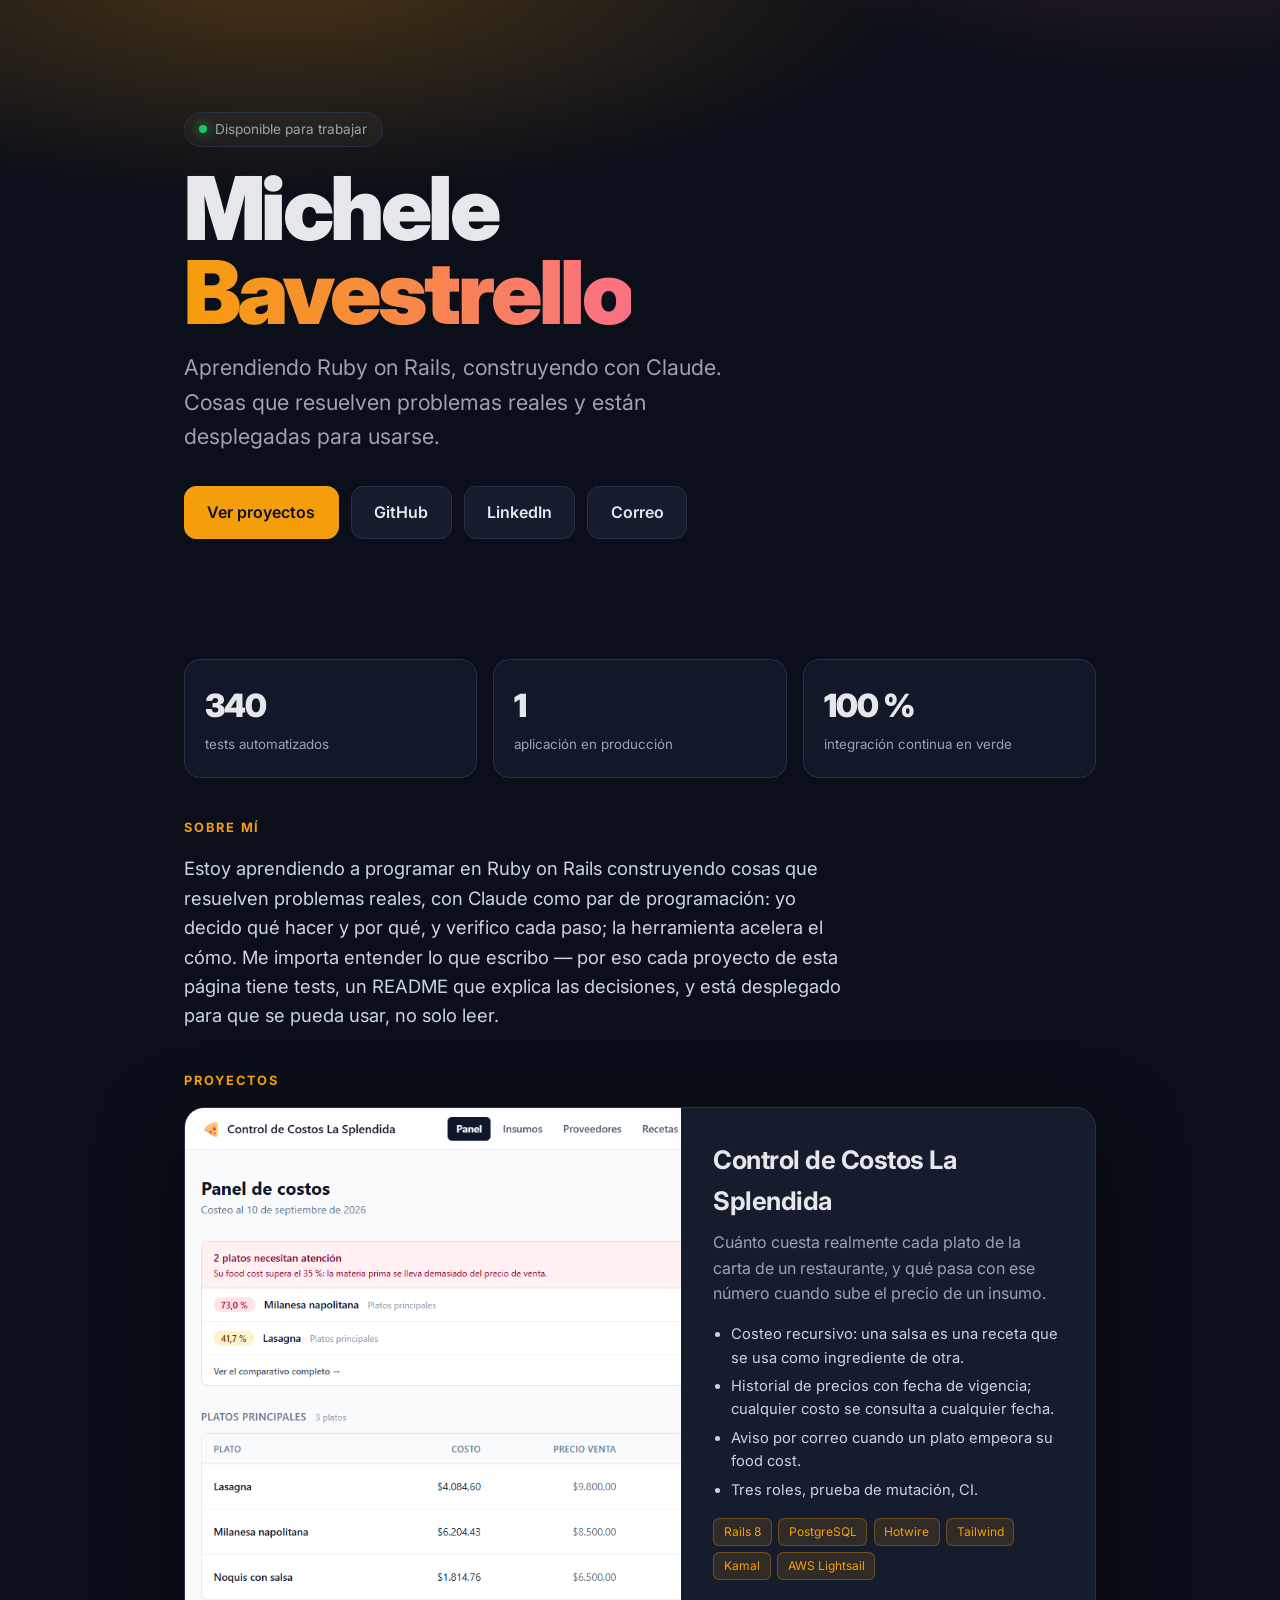
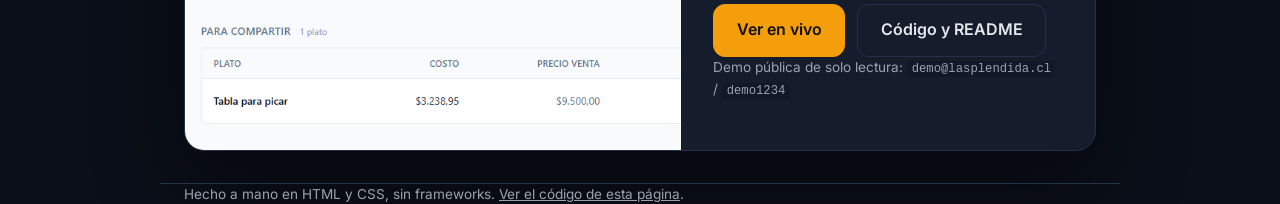
==== index.html @ 5ca7d5b4 "Rediseno: oscuro con acento ambar Nombre grande con degradado, cifras (tests, app en produccion, CI)" ====
<!doctype html>
<html lang="es">
<head>
  <meta charset="utf-8">
  <meta name="viewport" content="width=device-width, initial-scale=1">
  <title>Michele Bavestrello</title>
  <meta name="description" content="Michele Bavestrello — aprendiendo Ruby on Rails, construyendo con Claude. Proyectos desplegados, con tests y código abierto.">
  <meta name="theme-color" content="#0b0f19">
  <link rel="preconnect" href="https://fonts.googleapis.com">
  <link href="https://fonts.googleapis.com/css2?family=Inter:wght@400;500;600;700;900&display=swap" rel="stylesheet">
  <link rel="stylesheet" href="styles.css">
  <link rel="icon" href="data:image/svg+xml,<svg xmlns='http://www.w3.org/2000/svg' viewBox='0 0 100 100'><text y='.9em' font-size='90'>🍕</text></svg>">
</head>
<body>

  <header class="hero">
    <div class="wrap">
      <span class="chip"><i aria-hidden="true"></i> Disponible para trabajar</span>
      <h1>Michele<br><span>Bavestrello</span></h1>
      <p class="lema">
        Aprendiendo Ruby on Rails, construyendo con Claude. Cosas que
        resuelven problemas reales y están desplegadas para usarse.
      </p>
      <nav class="acciones" aria-label="Contacto">
        <a class="btn primario" href="#proyectos">Ver proyectos</a>
        <a class="btn" href="https://github.com/Mikele1115">GitHub</a>
        <a class="btn" href="https://www.linkedin.com/in/michele-alessandro-bavestrello/">LinkedIn</a>
        <a class="btn" href="mailto:michele.bavestrello@gmail.com">Correo</a>
      </nav>
    </div>
  </header>

  <main class="wrap">
    <section class="stats" aria-label="En números">
      <div class="stat"><b>340</b><small>tests automatizados</small></div>
      <div class="stat"><b>1</b><small>aplicación en producción</small></div>
      <div class="stat"><b>100 %</b><small>integración continua en verde</small></div>
    </section>

    <section>
      <h2>Sobre mí</h2>
      <p class="sobre">
        Estoy aprendiendo a programar en Ruby on Rails construyendo cosas que
        resuelven problemas reales, con Claude como par de programación:
        yo decido qué hacer y por qué, y verifico cada paso; la herramienta
        acelera el cómo. Me importa entender lo que escribo — por eso cada
        proyecto de esta página tiene tests, un README que explica las
        decisiones, y está desplegado para que se pueda usar, no solo leer.
      </p>
    </section>

    <section id="proyectos">
      <h2>Proyectos</h2>

      <article class="proyecto">
        <a class="captura" href="https://costos.enmipccorre.dev">
          <img src="img/control-costos.png"
               alt="Panel de Control de Costos: la carta por sección, con el food cost de cada plato y dos platos fuera de rango"
               width="1192" height="865" loading="lazy">
        </a>
        <div class="detalle">
          <h3>Control de Costos La Splendida</h3>
          <p>
            Cuánto cuesta realmente cada plato de la carta de un restaurante,
            y qué pasa con ese número cuando sube el precio de un insumo.
          </p>
          <ul class="puntos">
            <li>Costeo recursivo: una salsa es una receta que se usa como ingrediente de otra.</li>
            <li>Historial de precios con fecha de vigencia; cualquier costo se consulta a cualquier fecha.</li>
            <li>Aviso por correo cuando un plato empeora su food cost.</li>
            <li>Tres roles, prueba de mutación, CI.</li>
          </ul>
          <div class="stack">
            <span>Rails 8</span><span>PostgreSQL</span><span>Hotwire</span>
            <span>Tailwind</span><span>Kamal</span><span>AWS Lightsail</span>
          </div>
          <div class="acciones">
            <a class="btn primario" href="https://costos.enmipccorre.dev">Ver en vivo</a>
            <a class="btn" href="https://github.com/Mikele1115/control_costos">Código y README</a>
          </div>
          <p class="nota">
            Demo pública de solo lectura: <code>demo@lasplendida.cl</code> / <code>demo1234</code>
          </p>
        </div>
      </article>

      <!--
        Para agregar un proyecto: copia el <article class="proyecto"> de
        arriba, cambia el texto, y pon la captura en img/.
      -->
    </section>
  </main>

  <footer class="wrap">
    <p>
      Hecho a mano en HTML y CSS, sin frameworks.
      <a href="https://github.com/Mikele1115/mikele1115.github.io">Ver el código de esta página</a>.
    </p>
  </footer>

</body>
</html>
---- styles.css ----
/* Oscuro con un acento calido: el ambar de la pizza. */
:root {
  --bg: #0b0f19;
  --bg2: #111827;
  --card: #151c2c;
  --borde: #26304a;
  --txt: #e5e7eb;
  --txt2: #cbd5e1;
  --suave: #9ca3af;
  --acento: #f59e0b;
  --acento2: #fb7185;
  --ok: #22c55e;
  color-scheme: dark;
}

* { box-sizing: border-box; }

body {
  margin: 0;
  background: var(--bg);
  color: var(--txt);
  font: 16px/1.6 Inter, system-ui, -apple-system, "Segoe UI", sans-serif;
  -webkit-font-smoothing: antialiased;
}

a { color: inherit; }

.wrap { max-width: 60rem; margin: 0 auto; padding: 0 1.5rem; }

/* --- Portada -------------------------------------------------- */

.hero {
  position: relative;
  overflow: hidden;
  padding: 7rem 0 5rem;
}

/* Dos manchas de luz detras del nombre. Puro CSS, sin imagenes. */
.hero::before {
  content: "";
  position: absolute;
  inset: -40% -20% auto;
  height: 120%;
  pointer-events: none;
  background:
    radial-gradient(60% 50% at 30% 30%, rgba(245, 158, 11, .25), transparent 60%),
    radial-gradient(40% 40% at 80% 20%, rgba(251, 113, 133, .18), transparent 60%);
}

.hero .wrap { position: relative; }

.chip {
  display: inline-flex;
  align-items: center;
  gap: .5rem;
  padding: .35rem .9rem;
  border: 1px solid var(--borde);
  border-radius: 999px;
  background: rgba(255, 255, 255, .03);
  font-size: .85rem;
  color: var(--suave);
}

.chip i {
  width: .5rem;
  height: .5rem;
  border-radius: 50%;
  background: var(--ok);
  box-shadow: 0 0 12px var(--ok);
}

h1 {
  margin: 1.25rem 0 .5rem;
  font-size: clamp(2.8rem, 8vw, 5.5rem);
  font-weight: 900;
  letter-spacing: -.04em;
  line-height: .95;
}

h1 span {
  background: linear-gradient(90deg, var(--acento), var(--acento2));
  -webkit-background-clip: text;
  background-clip: text;
  color: transparent;
}

.lema {
  max-width: 36rem;
  margin: 1rem 0 2rem;
  font-size: 1.35rem;
  color: var(--suave);
}

/* --- Botones -------------------------------------------------- */

.acciones { display: flex; flex-wrap: wrap; gap: .75rem; }

.btn {
  display: inline-block;
  padding: .8rem 1.4rem;
  border: 1px solid var(--borde);
  border-radius: .75rem;
  background: var(--card);
  font-weight: 600;
  text-decoration: none;
  transition: transform .15s, border-color .15s;
}

.btn:hover { transform: translateY(-1px); border-color: var(--suave); }

.btn.primario {
  background: var(--acento);
  border-color: var(--acento);
  color: #111;
}

/* --- Cifras --------------------------------------------------- */

.stats {
  display: grid;
  grid-template-columns: repeat(3, 1fr);
  gap: 1rem;
  margin: 2.5rem 0;
}

.stat {
  padding: 1.25rem;
  background: var(--bg2);
  border: 1px solid var(--borde);
  border-radius: 1rem;
}

.stat b {
  display: block;
  font-size: 2rem;
  font-weight: 900;
  letter-spacing: -.03em;
}

.stat small { color: var(--suave); }

/* --- Secciones ------------------------------------------------ */

h2 {
  margin: 2.5rem 0 1rem;
  font-size: .8rem;
  font-weight: 700;
  letter-spacing: .15em;
  text-transform: uppercase;
  color: var(--acento);
}

.sobre { max-width: 42rem; margin: 0; font-size: 1.15rem; color: var(--txt2); }

/* --- Proyecto ------------------------------------------------- */

.proyecto {
  display: grid;
  grid-template-columns: 1.2fr 1fr;
  overflow: hidden;
  background: var(--card);
  border: 1px solid var(--borde);
  border-radius: 1.25rem;
  box-shadow: 0 30px 80px rgba(0, 0, 0, .5);
  margin-bottom: 2rem;
}

.captura { display: block; }

.captura img {
  display: block;
  width: 100%;
  height: 100%;
  object-fit: cover;
  object-position: top left;
}

.detalle { padding: 2rem; }

.detalle h3 { margin: 0 0 .5rem; font-size: 1.6rem; letter-spacing: -.02em; }

.detalle > p { margin: 0 0 1rem; color: var(--suave); }

.puntos {
  margin: 0 0 1rem;
  padding-left: 1.1rem;
  font-size: .92rem;
  color: var(--txt2);
}

.puntos li { margin-bottom: .3rem; }

.stack { display: flex; flex-wrap: wrap; gap: .4rem; margin: 1rem 0 1.5rem; }

.stack span {
  padding: .2rem .6rem;
  border: 1px solid rgba(245, 158, 11, .3);
  border-radius: .4rem;
  background: rgba(245, 158, 11, .12);
  font-size: .75rem;
  color: var(--acento);
}

.nota { margin: 1rem 0 0; font-size: .85rem; color: var(--suave); }

code {
  padding: .1em .35em;
  border-radius: .25rem;
  background: var(--bg2);
  font-family: ui-monospace, "Cascadia Code", Consolas, monospace;
  font-size: .9em;
}

/* --- Pie ------------------------------------------------------ */

footer {
  padding-top: 2rem;
  padding-bottom: 3rem;
  margin-top: 3rem;
  border-top: 1px solid var(--borde);
  font-size: .85rem;
  color: var(--suave);
}

footer p { margin: 0; }

/* --- Pantallas angostas --------------------------------------- */

@media (max-width: 760px) {
  .hero { padding: 4rem 0 3rem; }
  .stats, .proyecto { grid-template-columns: 1fr; }
  .captura img { height: auto; }
}
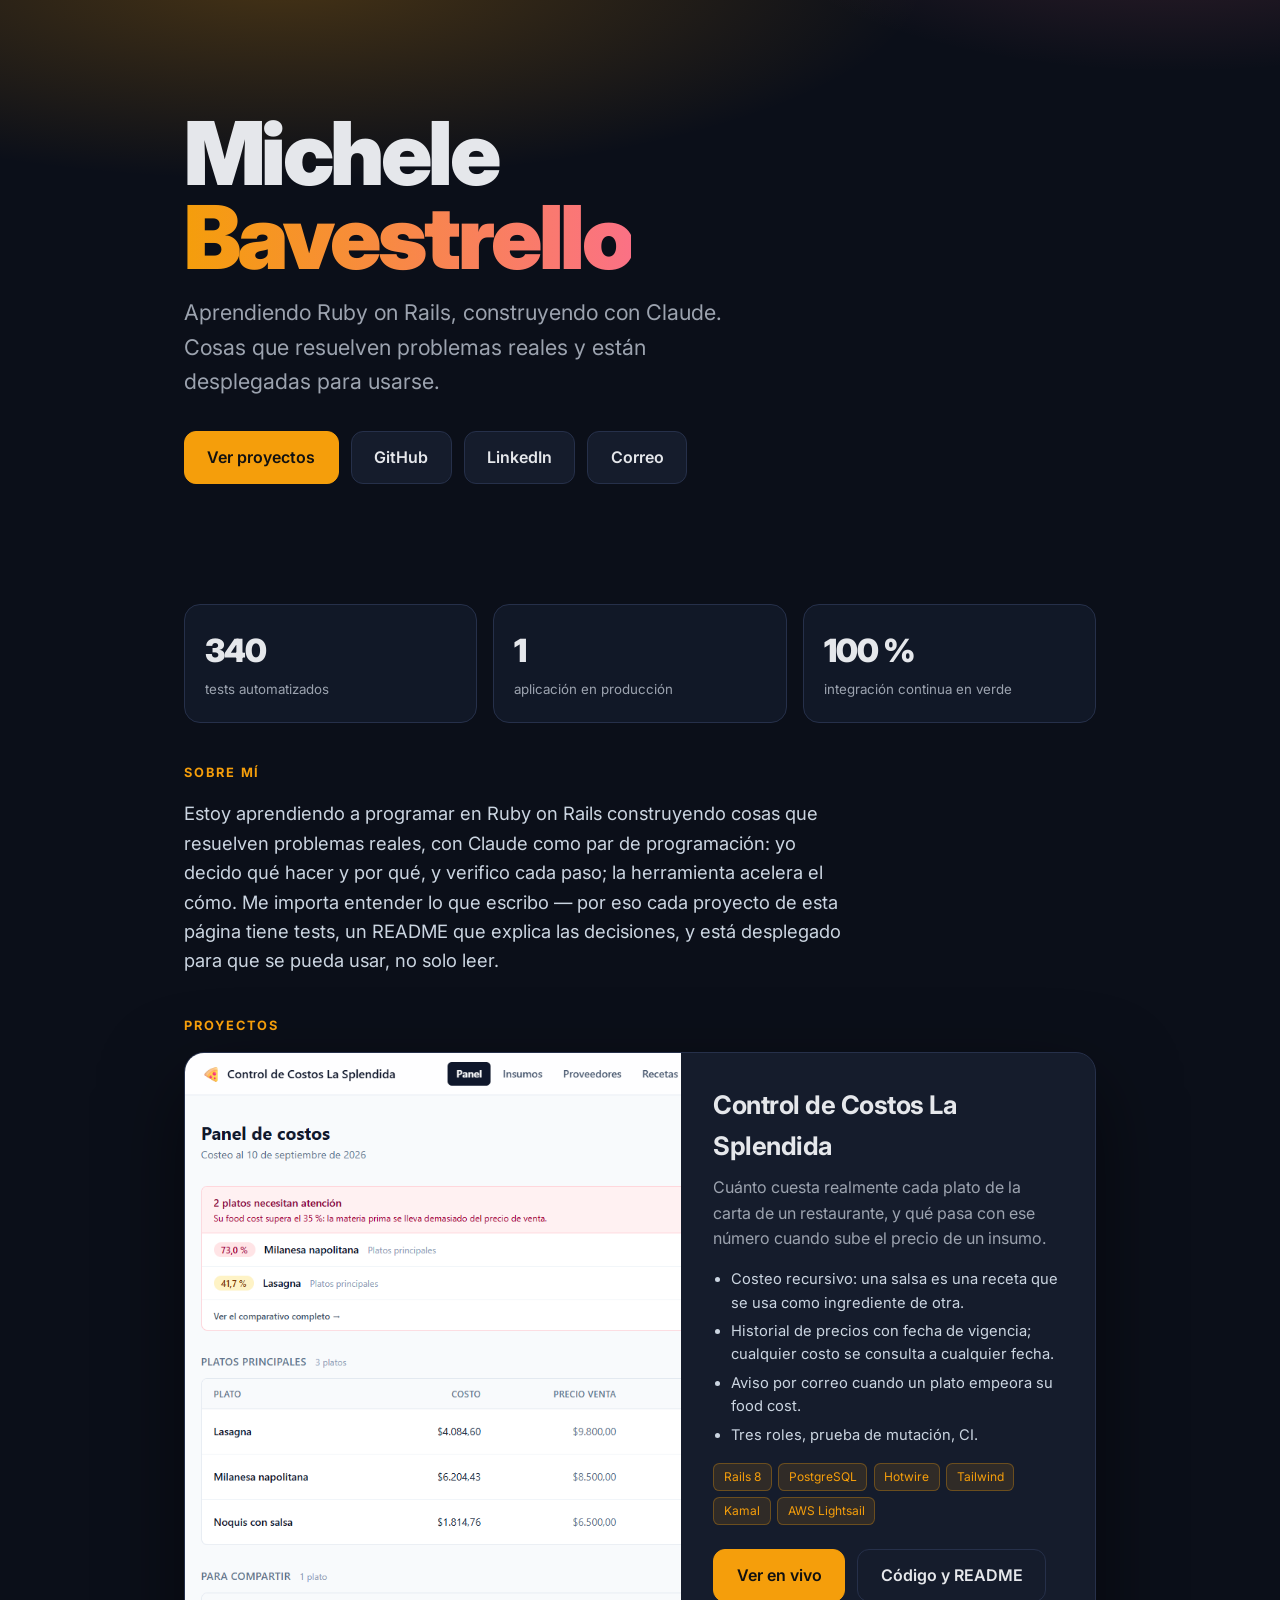
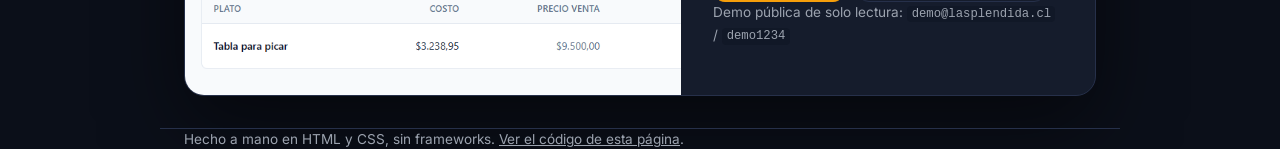
==== commit c3fd716d: "Quitar la etiqueta Disponible para trabajar Co-Authored-By: Claude Opus 5 <noreply@anthropic.com>" ====
--- a/index.html
+++ b/index.html
@@ -15,7 +15,6 @@
 
   <header class="hero">
     <div class="wrap">
-      <span class="chip"><i aria-hidden="true"></i> Disponible para trabajar</span>
       <h1>Michele<br><span>Bavestrello</span></h1>
       <p class="lema">
         Aprendiendo Ruby on Rails, construyendo con Claude. Cosas que
--- a/styles.css
+++ b/styles.css
@@ -49,28 +49,8 @@
 
 .hero .wrap { position: relative; }
 
-.chip {
-  display: inline-flex;
-  align-items: center;
-  gap: .5rem;
-  padding: .35rem .9rem;
-  border: 1px solid var(--borde);
-  border-radius: 999px;
-  background: rgba(255, 255, 255, .03);
-  font-size: .85rem;
-  color: var(--suave);
-}
-
-.chip i {
-  width: .5rem;
-  height: .5rem;
-  border-radius: 50%;
-  background: var(--ok);
-  box-shadow: 0 0 12px var(--ok);
-}
-
 h1 {
-  margin: 1.25rem 0 .5rem;
+  margin: 0 0 .5rem;
   font-size: clamp(2.8rem, 8vw, 5.5rem);
   font-weight: 900;
   letter-spacing: -.04em;
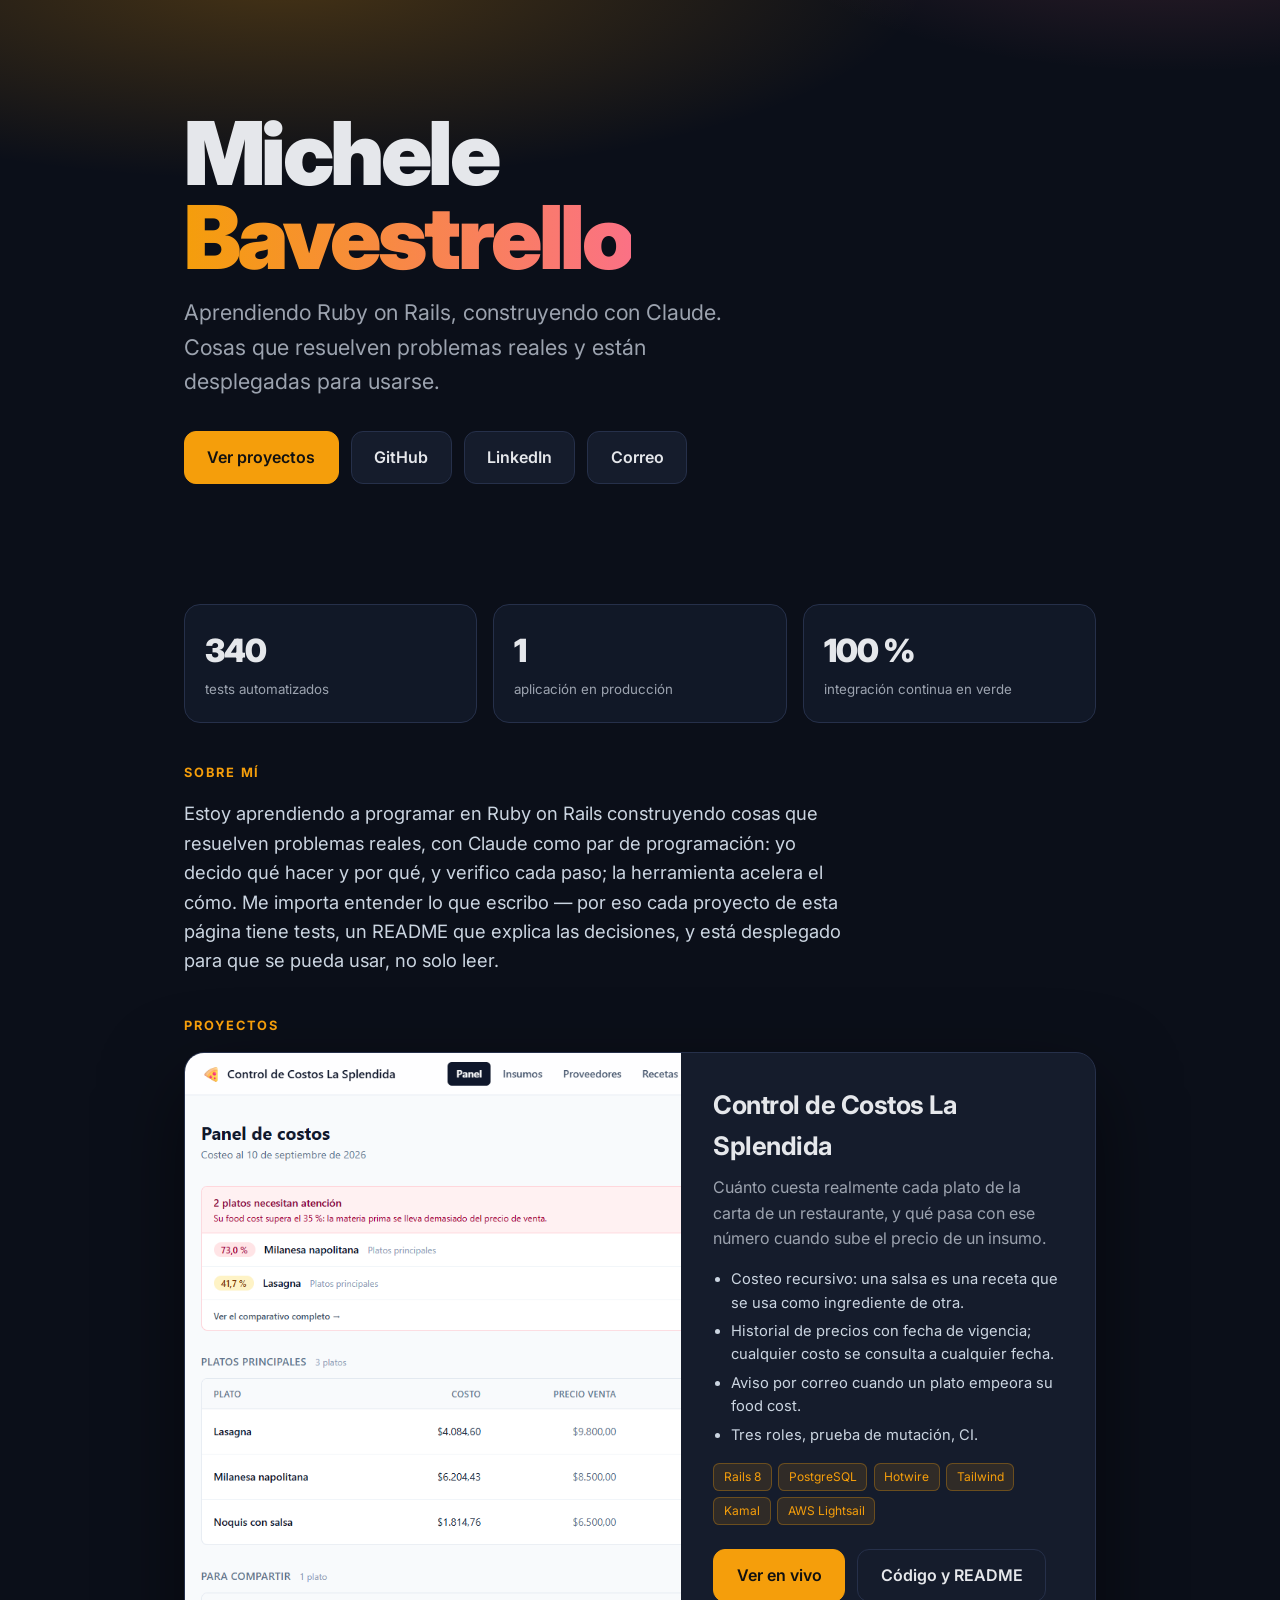
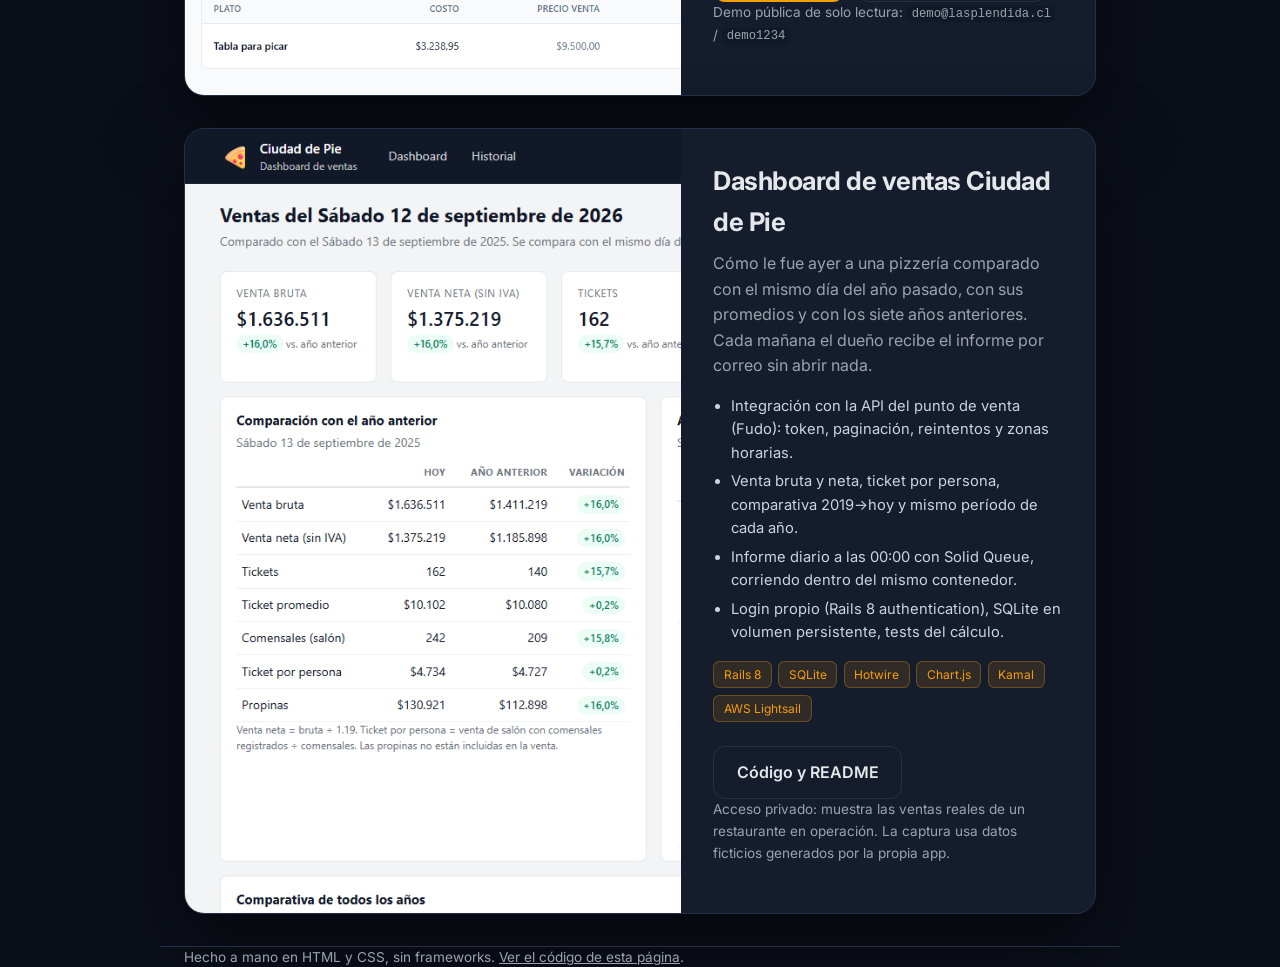
==== commit 2fa4d3ee: "Proyecto: Dashboard de ventas Ciudad de Pie Co-Authored-By: Claude Opus 5 <noreply@anthropic.com>" ====
--- a/index.html
+++ b/index.html
@@ -82,6 +82,39 @@
           </p>
         </div>
       </article>
+      <article class="proyecto">
+        <a class="captura" href="https://github.com/Mikele1115/fudo-dashboard">
+          <img src="img/dashboard-ventas.png"
+               alt="Dashboard de ventas de un restaurante: venta bruta y neta, tickets, ticket por persona, y comparación con el mismo día del año anterior (captura con datos ficticios)"
+               width="1240" height="900" loading="lazy">
+        </a>
+        <div class="detalle">
+          <h3>Dashboard de ventas Ciudad de Pie</h3>
+          <p>
+            Cómo le fue ayer a una pizzería comparado con el mismo día del año
+            pasado, con sus promedios y con los siete años anteriores. Cada
+            mañana el dueño recibe el informe por correo sin abrir nada.
+          </p>
+          <ul class="puntos">
+            <li>Integración con la API del punto de venta (Fudo): token, paginación, reintentos y zonas horarias.</li>
+            <li>Venta bruta y neta, ticket por persona, comparativa 2019→hoy y mismo período de cada año.</li>
+            <li>Informe diario a las 00:00 con Solid Queue, corriendo dentro del mismo contenedor.</li>
+            <li>Login propio (Rails 8 authentication), SQLite en volumen persistente, tests del cálculo.</li>
+          </ul>
+          <div class="stack">
+            <span>Rails 8</span><span>SQLite</span><span>Hotwire</span>
+            <span>Chart.js</span><span>Kamal</span><span>AWS Lightsail</span>
+          </div>
+          <div class="acciones">
+            <a class="btn" href="https://github.com/Mikele1115/fudo-dashboard">Código y README</a>
+          </div>
+          <p class="nota">
+            Acceso privado: muestra las ventas reales de un restaurante en
+            operación. La captura usa datos ficticios generados por la propia app.
+          </p>
+        </div>
+      </article>
+
 
       <!--
         Para agregar un proyecto: copia el <article class="proyecto"> de
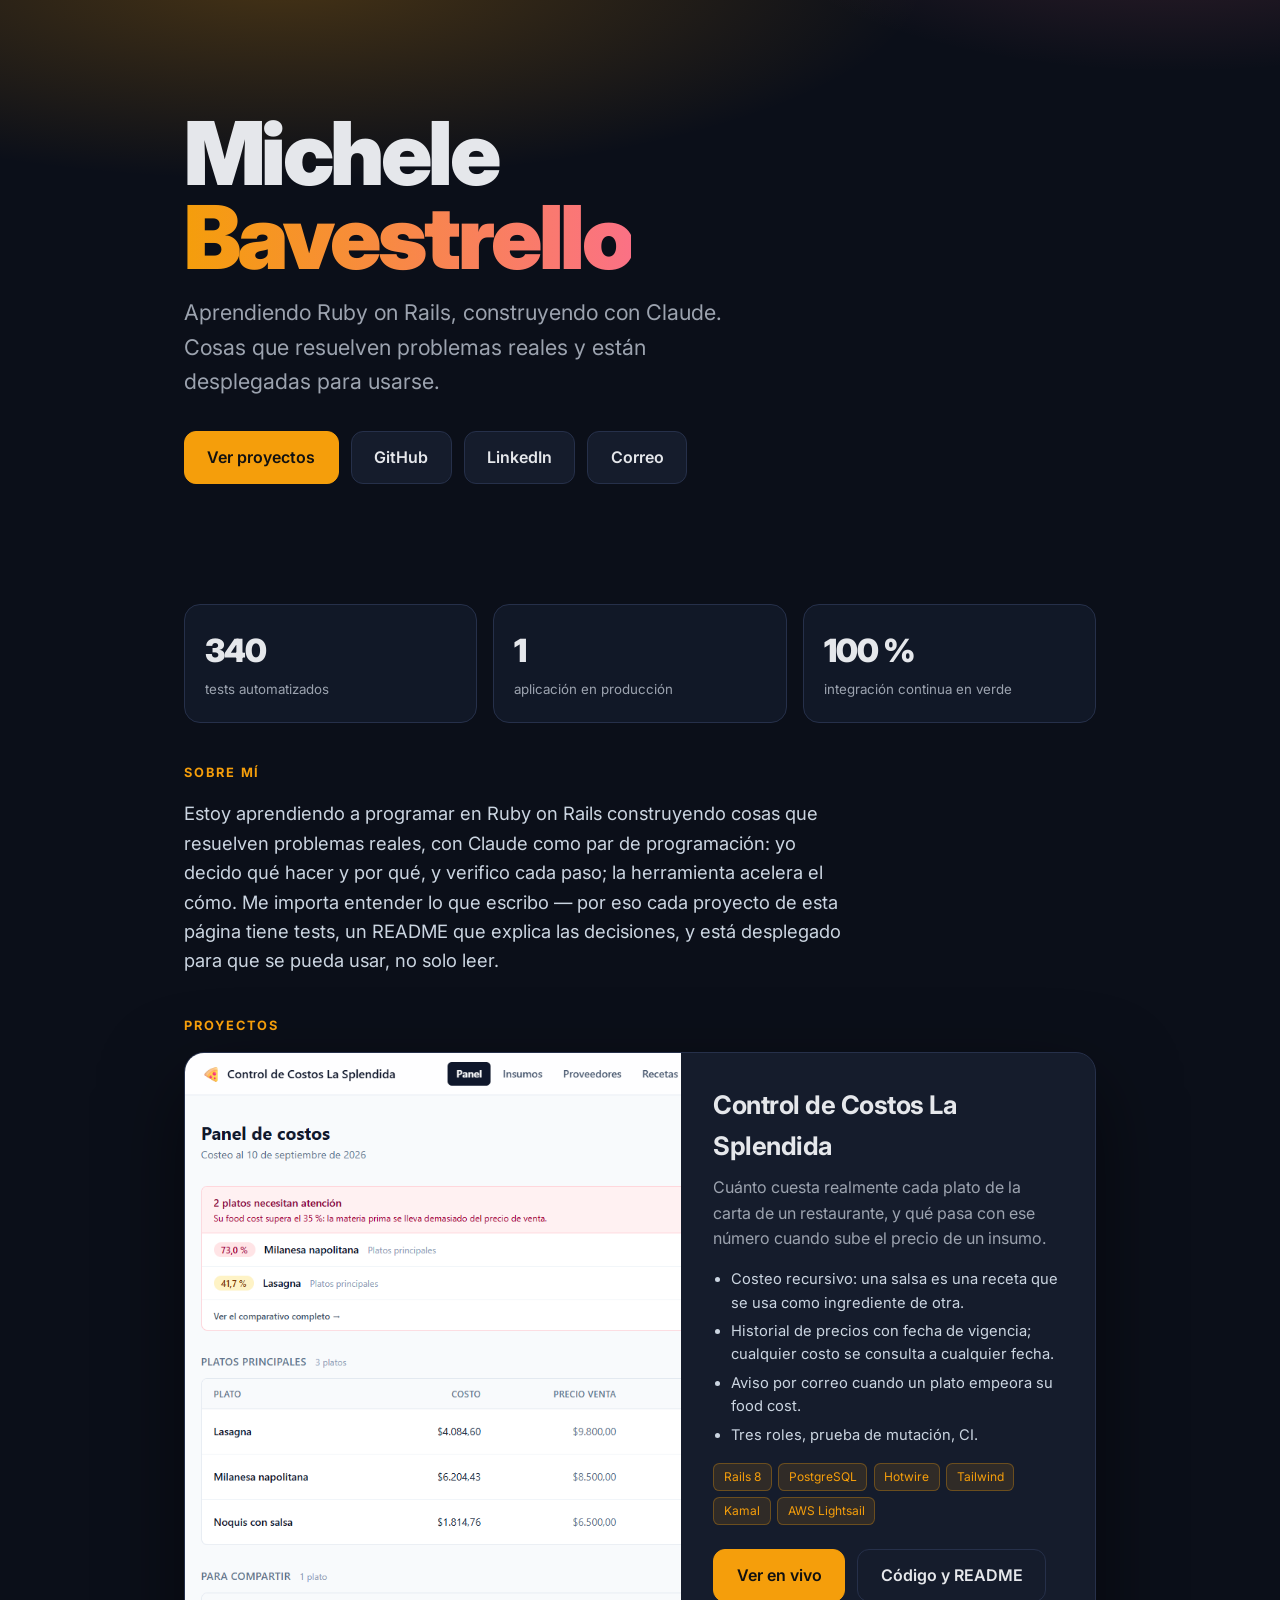
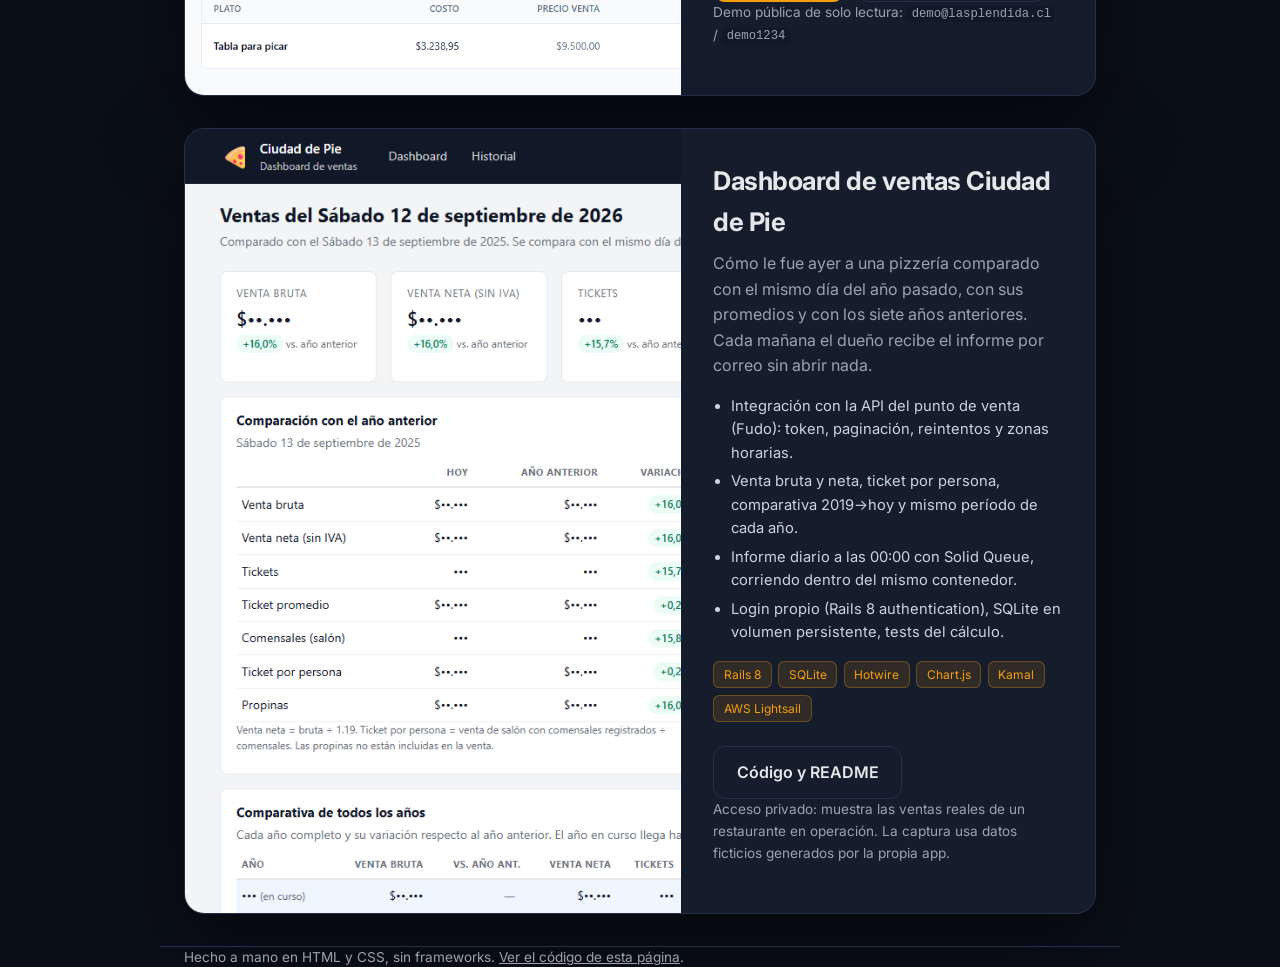
==== commit f11ac8ec: "Captura del dashboard sin cifras, solo porcentajes Co-Authored-By: Claude Opus 5 <noreply@anthropic." ====
--- a/index.html
+++ b/index.html
@@ -85,7 +85,7 @@
       <article class="proyecto">
         <a class="captura" href="https://github.com/Mikele1115/fudo-dashboard">
           <img src="img/dashboard-ventas.png"
-               alt="Dashboard de ventas de un restaurante: venta bruta y neta, tickets, ticket por persona, y comparación con el mismo día del año anterior (captura con datos ficticios)"
+               alt="Dashboard de ventas de un restaurante: venta bruta y neta, tickets, ticket por persona, y comparación con el mismo día del año anterior (captura con datos ficticios y cifras ocultas)"
                width="1240" height="900" loading="lazy">
         </a>
         <div class="detalle">
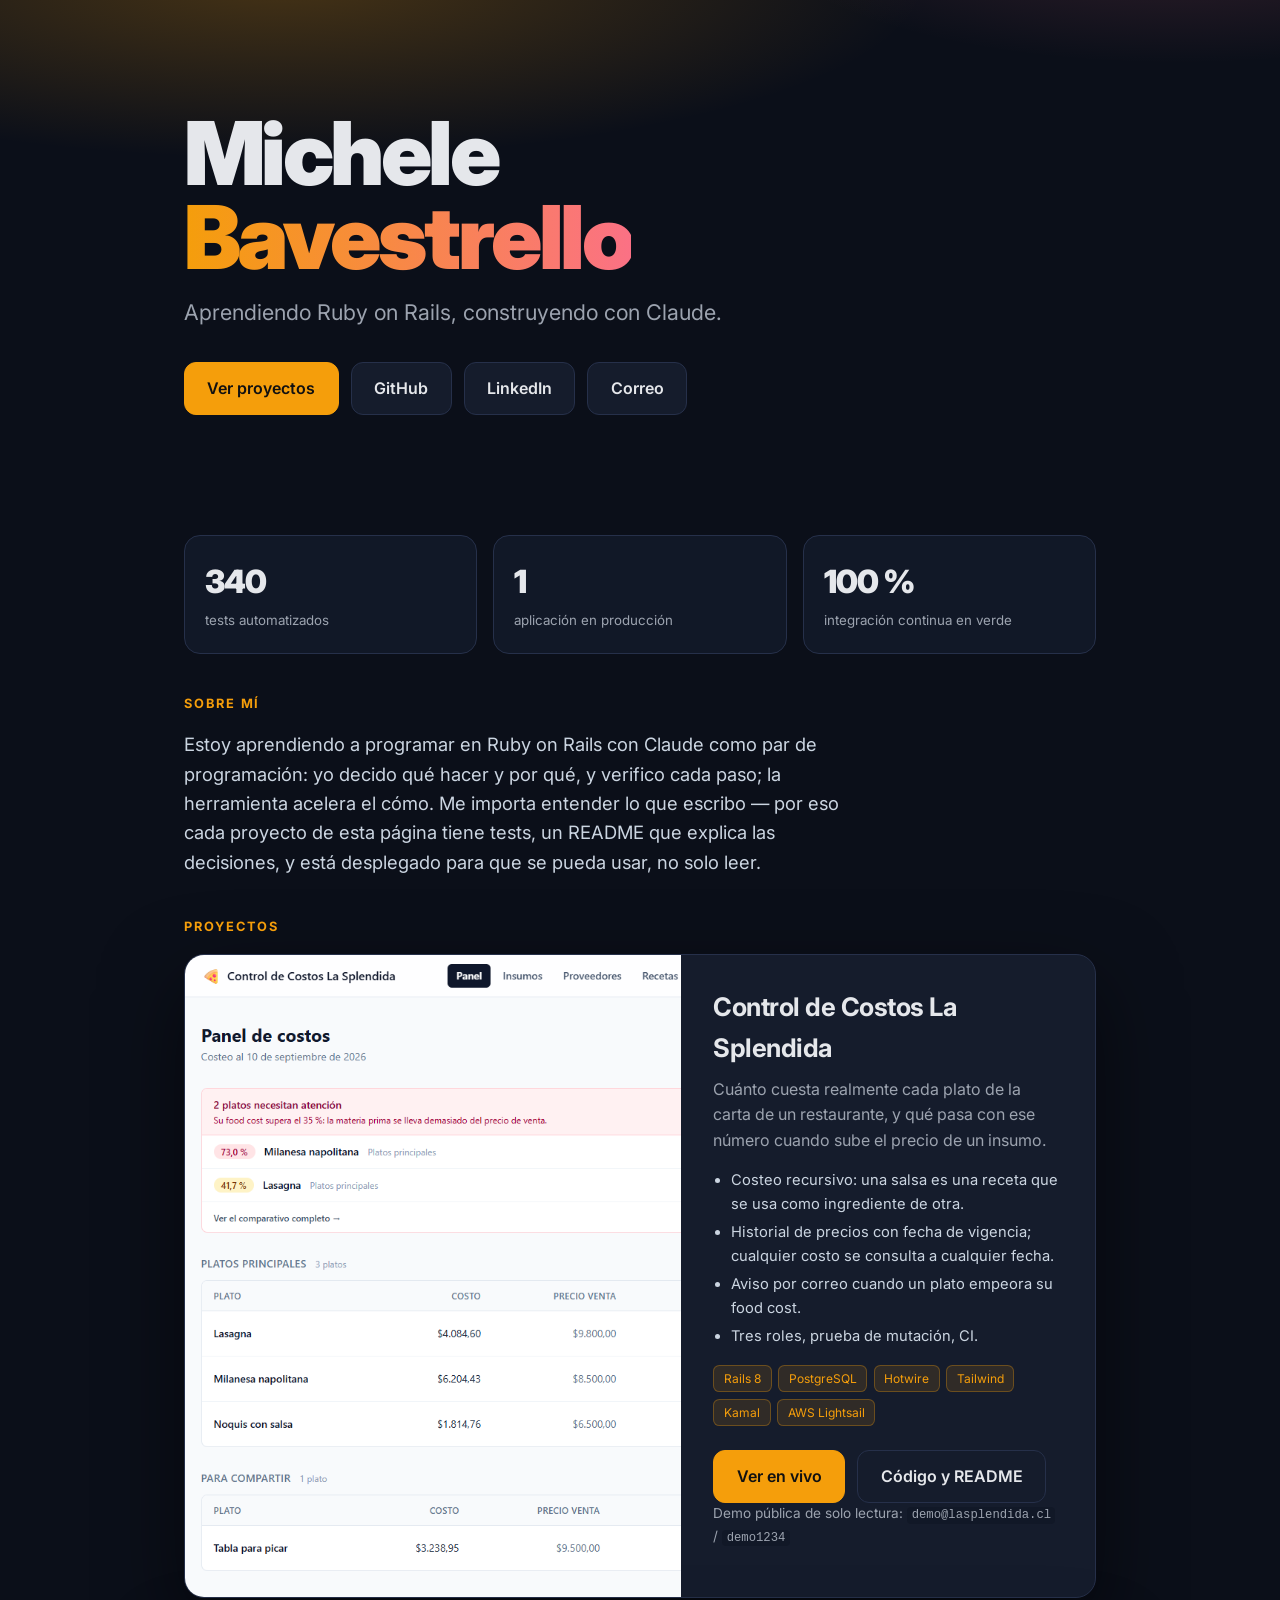
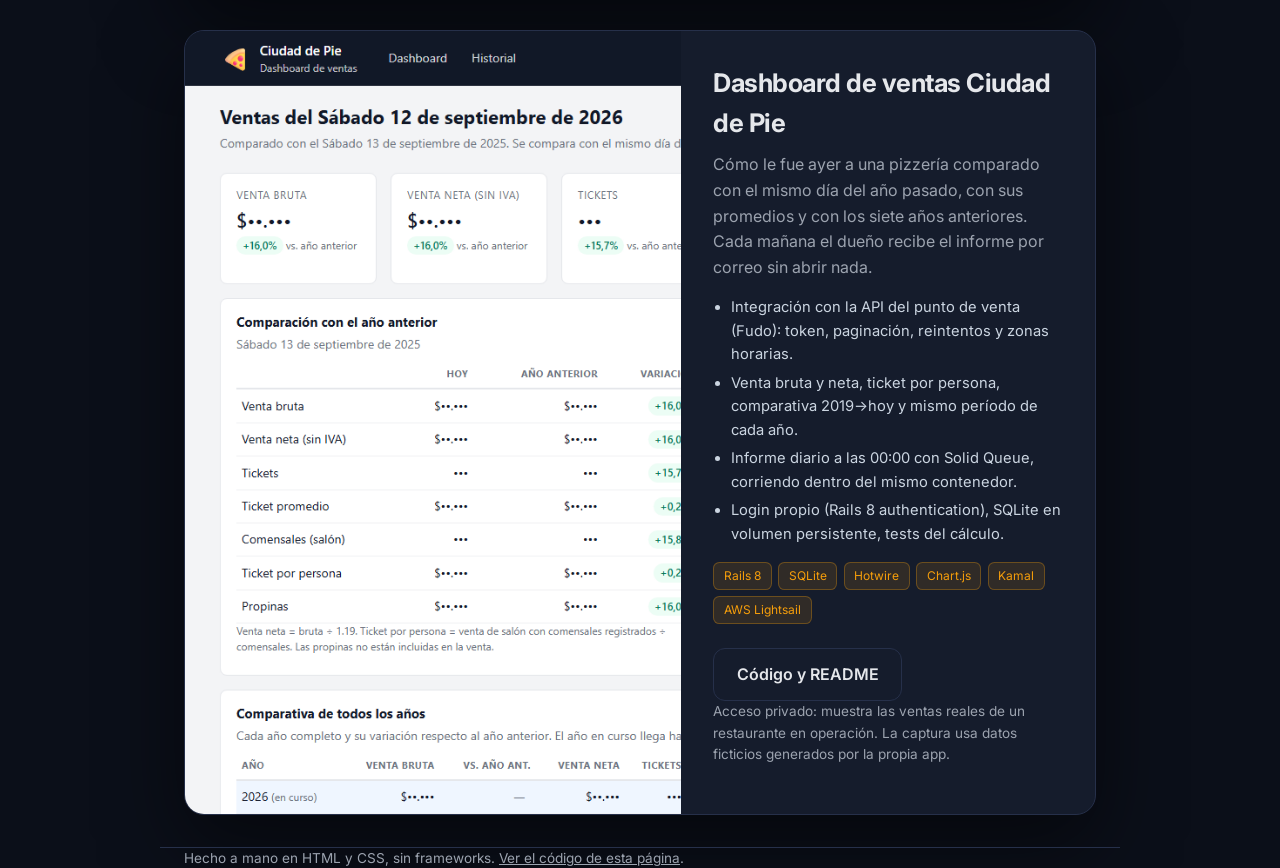
==== commit 27388781: "Simplify text in index.html Removed redundant phrase about solving real problems." ====
--- a/index.html
+++ b/index.html
@@ -17,8 +17,7 @@
     <div class="wrap">
       <h1>Michele<br><span>Bavestrello</span></h1>
       <p class="lema">
-        Aprendiendo Ruby on Rails, construyendo con Claude. Cosas que
-        resuelven problemas reales y están desplegadas para usarse.
+        Aprendiendo Ruby on Rails, construyendo con Claude.
       </p>
       <nav class="acciones" aria-label="Contacto">
         <a class="btn primario" href="#proyectos">Ver proyectos</a>
@@ -39,8 +38,7 @@
     <section>
       <h2>Sobre mí</h2>
       <p class="sobre">
-        Estoy aprendiendo a programar en Ruby on Rails construyendo cosas que
-        resuelven problemas reales, con Claude como par de programación:
+        Estoy aprendiendo a programar en Ruby on Rails con Claude como par de programación:
         yo decido qué hacer y por qué, y verifico cada paso; la herramienta
         acelera el cómo. Me importa entender lo que escribo — por eso cada
         proyecto de esta página tiene tests, un README que explica las
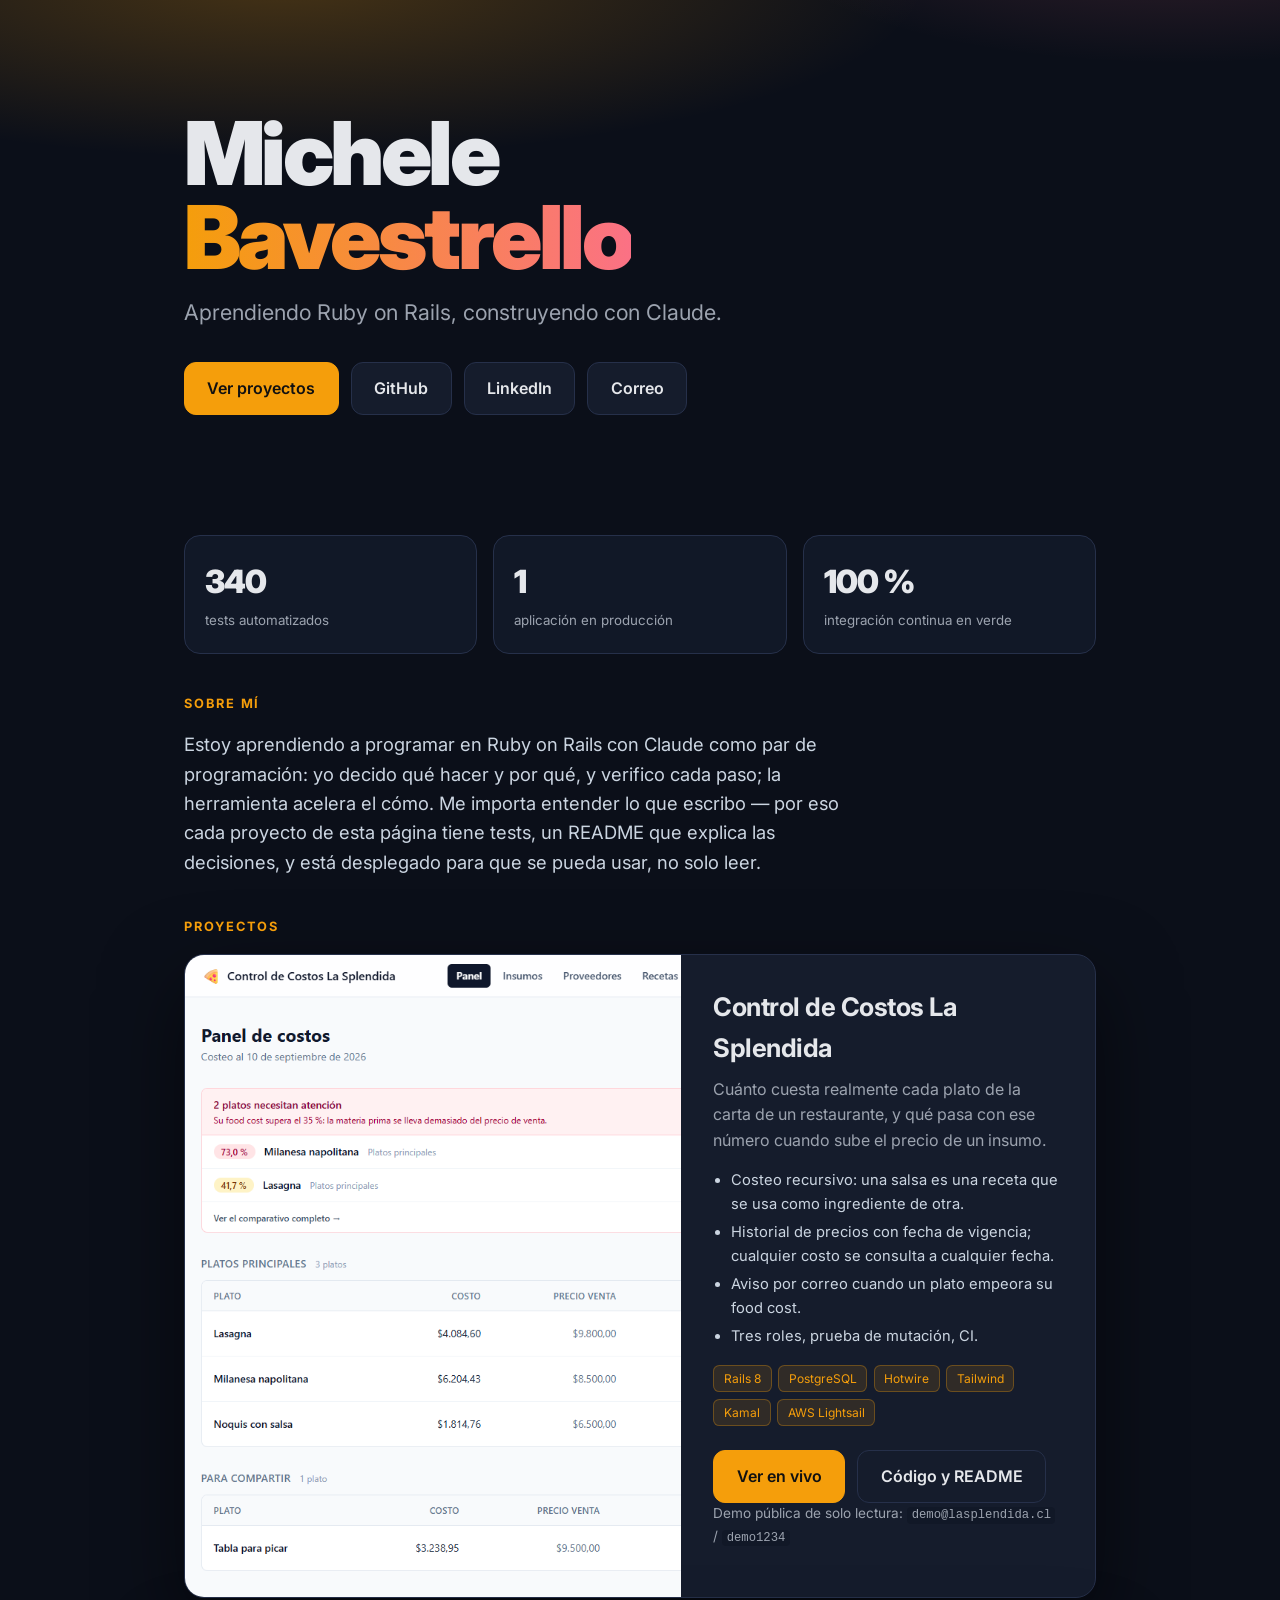
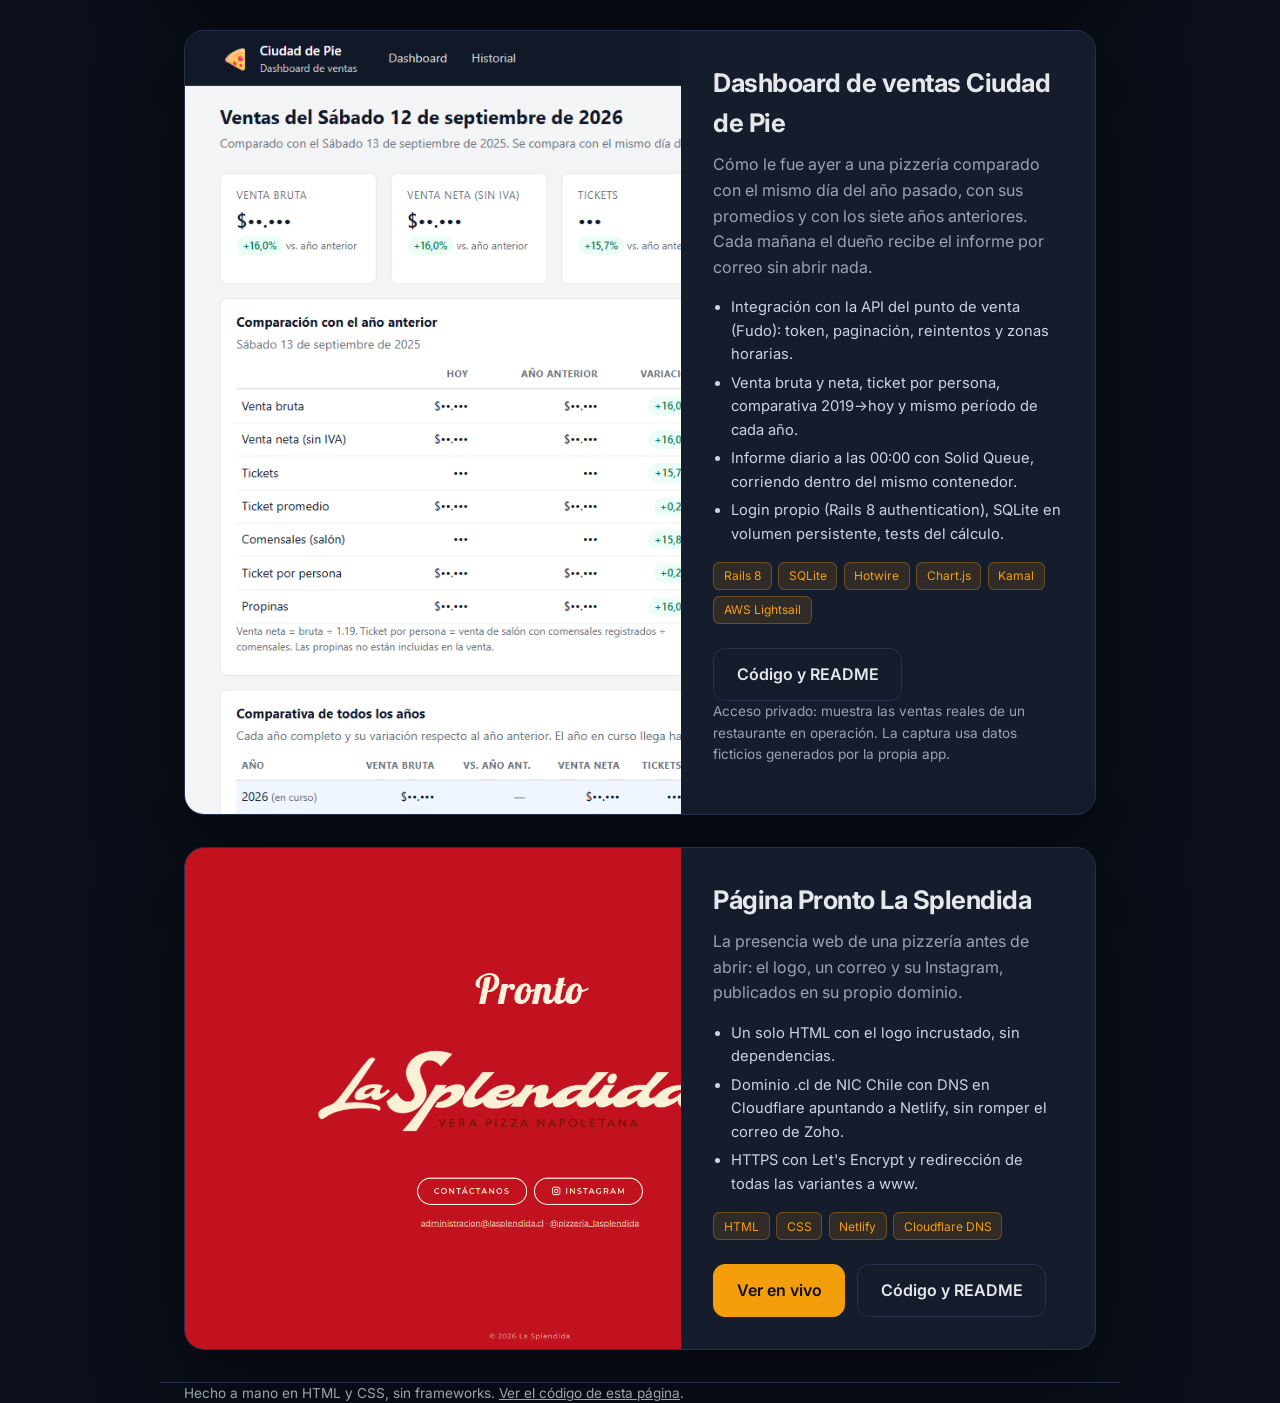
==== commit 19fcbe8e: "Proyecto: Página Pronto La Splendida Co-Authored-By: Claude Opus 5.5 <noreply@anthropic.com>" ====
--- a/index.html
+++ b/index.html
@@ -82,7 +82,7 @@
       </article>
       <article class="proyecto">
         <a class="captura" href="https://github.com/Mikele1115/fudo-dashboard">
-          <img src="img/dashboard-ventas.png"
+          <img src="img/dashboard-ventas-sin-cifras.png"
                alt="Dashboard de ventas de un restaurante: venta bruta y neta, tickets, ticket por persona, y comparación con el mismo día del año anterior (captura con datos ficticios y cifras ocultas)"
                width="1240" height="900" loading="lazy">
         </a>
@@ -112,6 +112,33 @@
           </p>
         </div>
       </article>
+      <article class="proyecto">
+        <a class="captura" href="https://www.lasplendida.cl">
+          <img src="img/lasplendida-web.png"
+               alt="Página de La Splendida: fondo rojo, la palabra Pronto sobre el logo, y botones de contacto e Instagram"
+               width="1240" height="900" loading="lazy">
+        </a>
+        <div class="detalle">
+          <h3>Página Pronto La Splendida</h3>
+          <p>
+            La presencia web de una pizzería antes de abrir: el logo, un correo
+            y su Instagram, publicados en su propio dominio.
+          </p>
+          <ul class="puntos">
+            <li>Un solo HTML con el logo incrustado, sin dependencias.</li>
+            <li>Dominio .cl de NIC Chile con DNS en Cloudflare apuntando a Netlify, sin romper el correo de Zoho.</li>
+            <li>HTTPS con Let's Encrypt y redirección de todas las variantes a www.</li>
+          </ul>
+          <div class="stack">
+            <span>HTML</span><span>CSS</span><span>Netlify</span>
+            <span>Cloudflare DNS</span>
+          </div>
+          <div class="acciones">
+            <a class="btn primario" href="https://www.lasplendida.cl">Ver en vivo</a>
+            <a class="btn" href="https://github.com/Mikele1115/lasplendida-web">Código y README</a>
+          </div>
+        </div>
+      </article>
 
 
       <!--
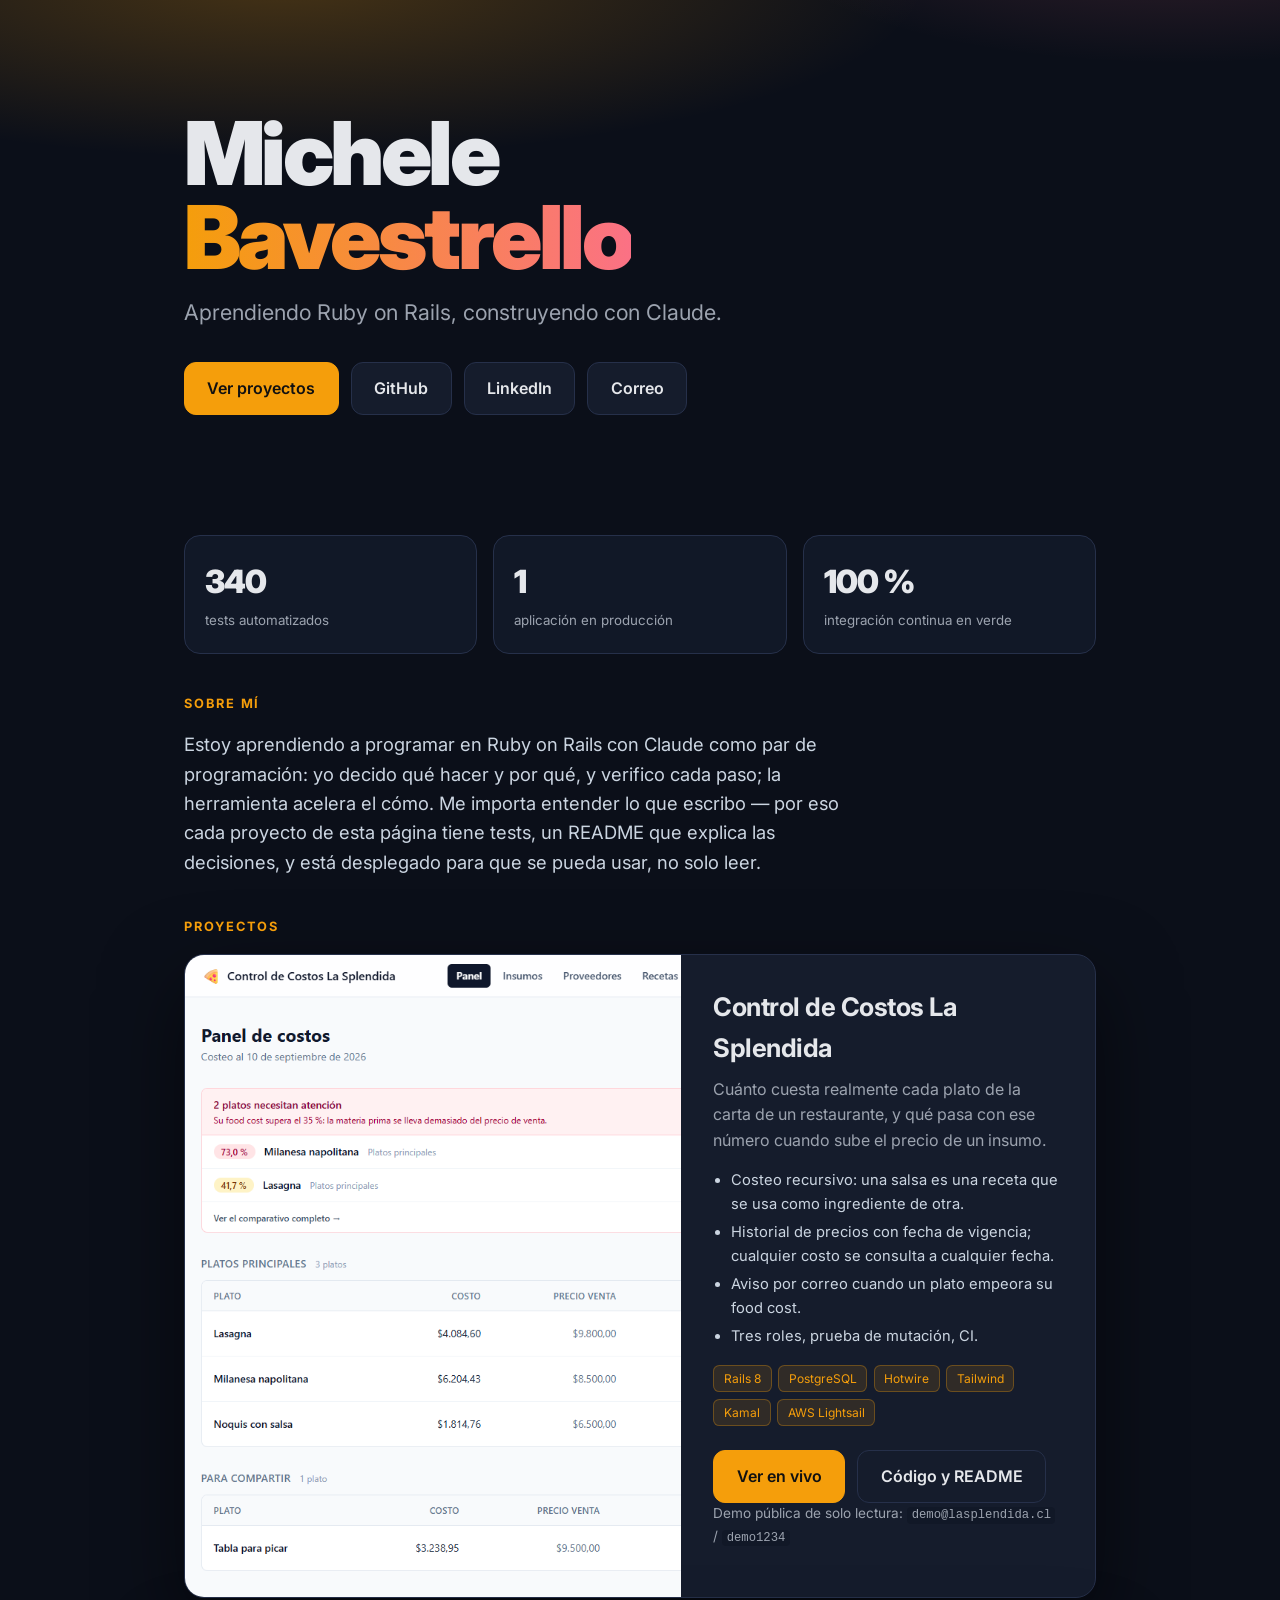
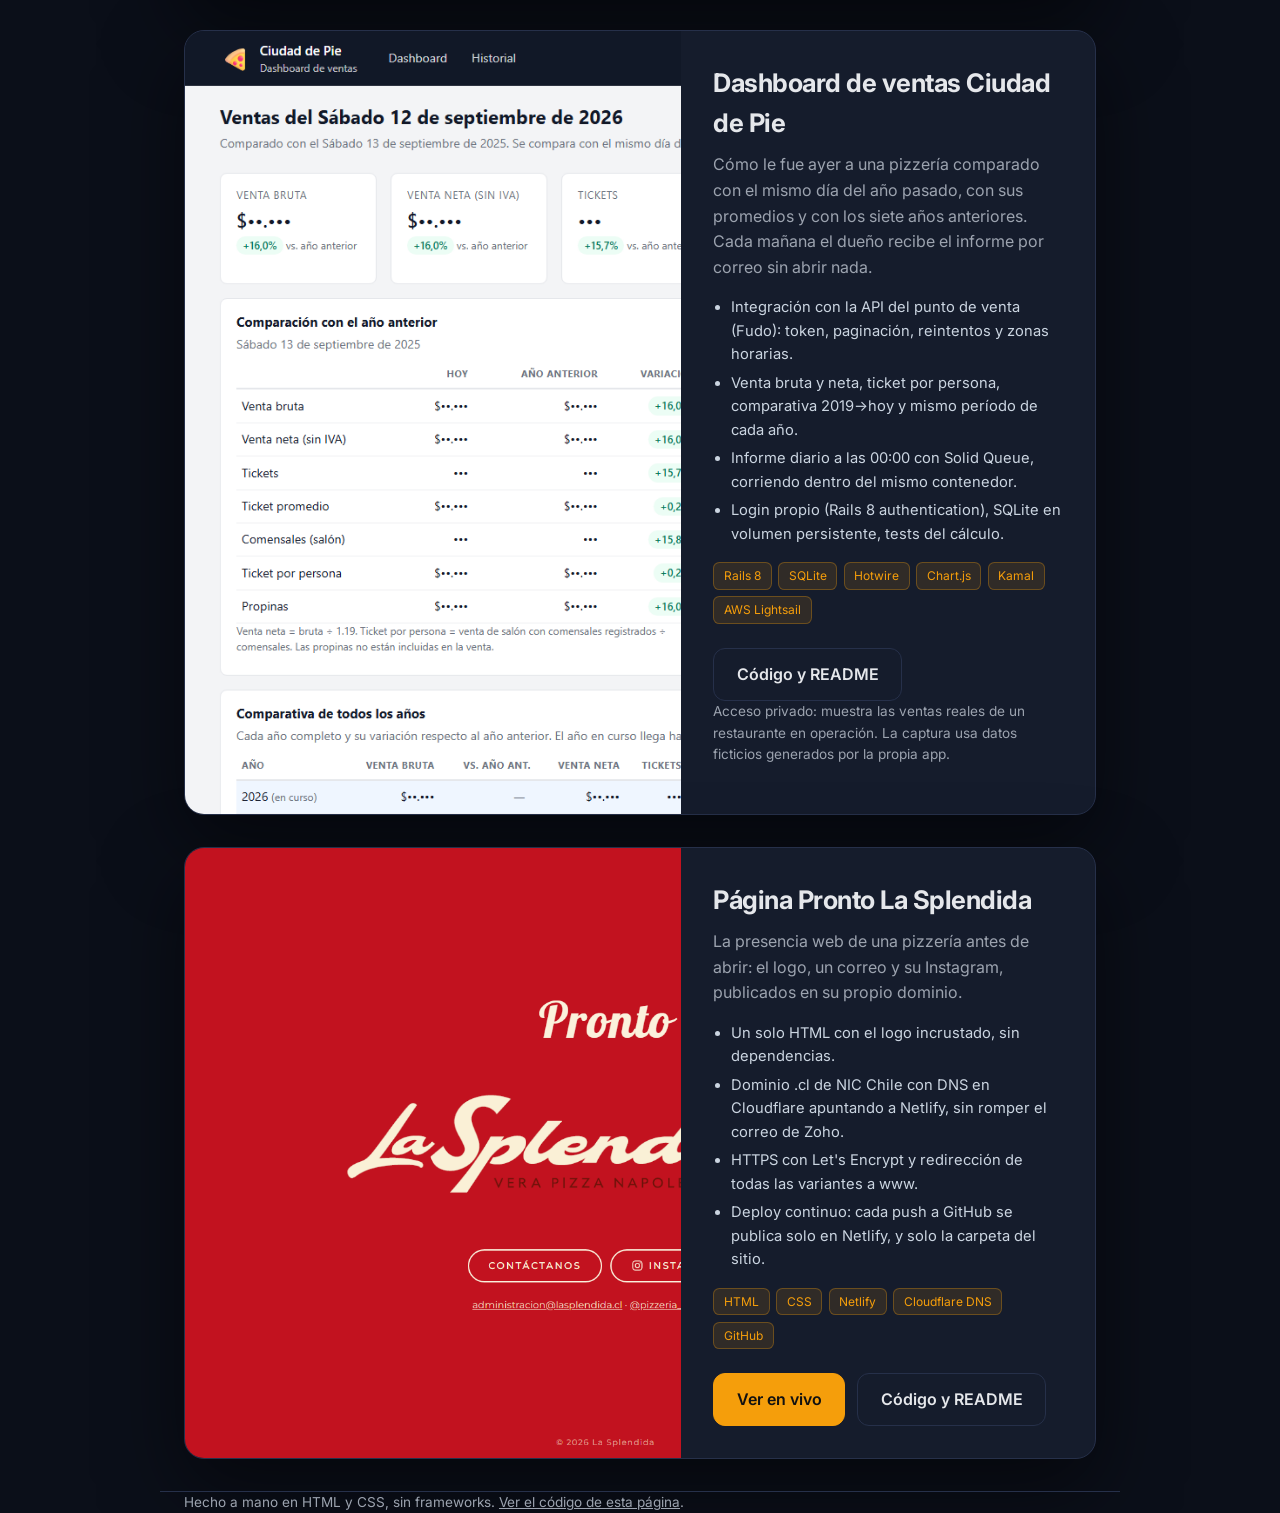
==== commit 7dbe0633: "La Splendida: deploy continuo desde GitHub Co-Authored-By: Claude Opus 5.5 <noreply@anthropic.com>" ====
--- a/index.html
+++ b/index.html
@@ -128,10 +128,11 @@
             <li>Un solo HTML con el logo incrustado, sin dependencias.</li>
             <li>Dominio .cl de NIC Chile con DNS en Cloudflare apuntando a Netlify, sin romper el correo de Zoho.</li>
             <li>HTTPS con Let's Encrypt y redirección de todas las variantes a www.</li>
+            <li>Deploy continuo: cada push a GitHub se publica solo en Netlify, y solo la carpeta del sitio.</li>
           </ul>
           <div class="stack">
             <span>HTML</span><span>CSS</span><span>Netlify</span>
-            <span>Cloudflare DNS</span>
+            <span>Cloudflare DNS</span><span>GitHub</span>
           </div>
           <div class="acciones">
             <a class="btn primario" href="https://www.lasplendida.cl">Ver en vivo</a>
